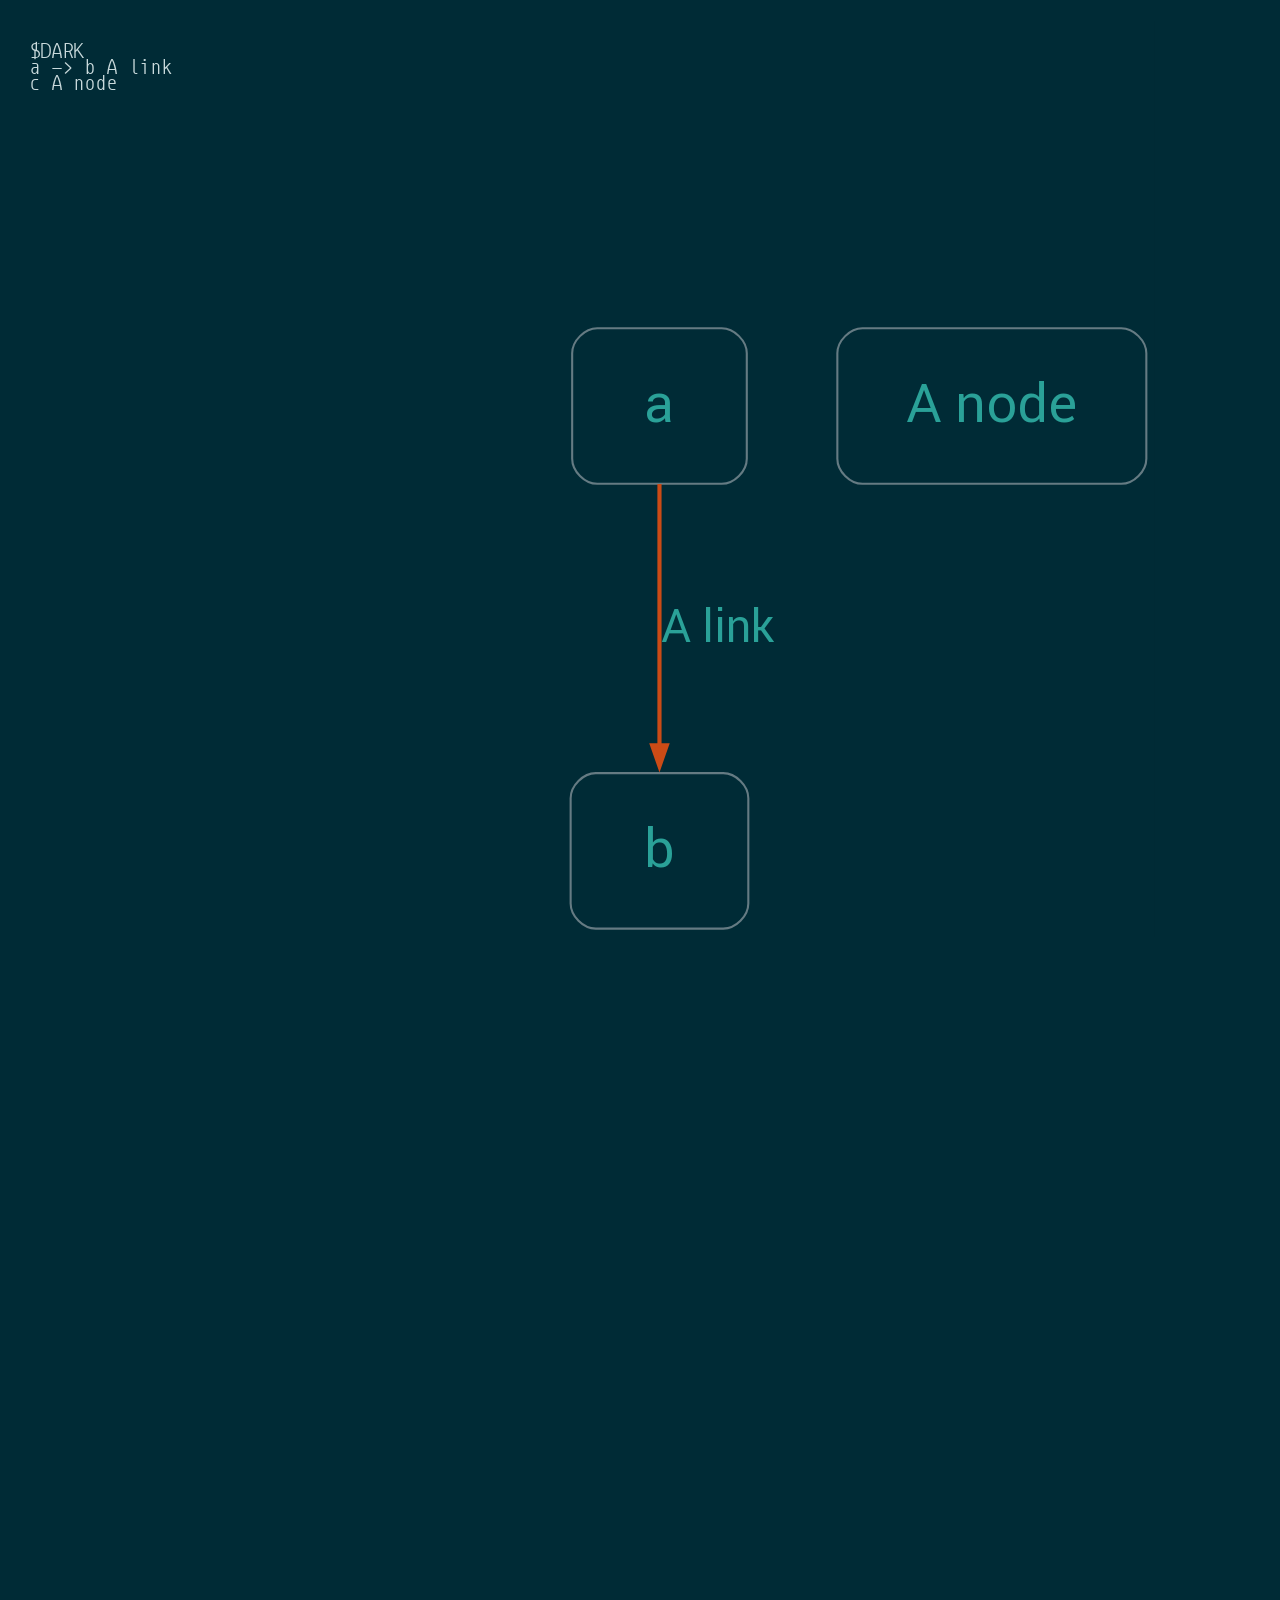
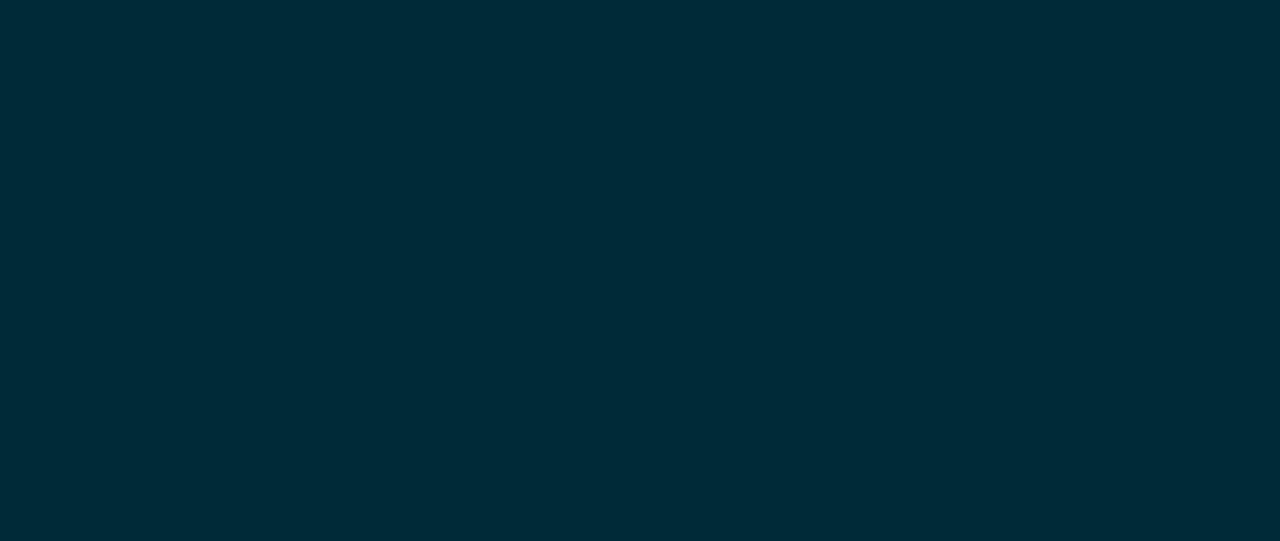
==== src/index.html @ cf276e67 "first commit" ====
<head>
  <meta
    name="viewport"
    content="width=device-width, initial-scale=1.0, maximum-scale=1.0, user-scalable=no"
  />
  <link rel="manifest" href="../manifest.json" />
  <link href="./style.css" rel="stylesheet" />
  <link href="../fonts/inter.css" rel="stylesheet" />
  <link href="../fonts/monoid.css" rel="stylesheet" />
  <link href="../fonts/roboto.css" rel="stylesheet" />
  <script src="../lib/svgpanzoom.js"></script>
  <script src="../lib/mark.js"></script>
</head>
<body>
  <div id="container"></div>
  <div id="modal"></div>
  <script type="module" src="./main.js"></script>
</body>
---- src/style.css ----
:root {
  --dark-background: #002b36;
  --slighty-lighter-dark-background: #204b56;
  --subtly-light-background: #deeef2;
  --subtly-dark-background: #1d1603;
  --light-background: #fdf6e3;
  --gray-text: #a9babc;
  --grey-text: #a9babc;
  --lighter-gray-text: #c9dadc;
  --lighter-grey-text: #c9dadc;
  --subtly-transparent: #a9babc77;
  --bright-orange: #c60;
  --solarized-pink: #d33682;
  --brown: #842;
  --less-bright-yellow: #aa6;
  --bright-yellow: #cc6;
  --bright-blue: #06c;
  --very-bright-red: #c00;
  --bright-red: #c00;
  --wired-code: #2aa198;
  --yellow: #b58900;
  --dark-orange: #a60;
  --dark-red: #800;
  --dark-green: #060;
  --green: #090;
}

body {
  background: var(--dark-background) !important;
  font-size: 16px;
  color: var(--lighter-gray-text) !important;
}

#container {
  display: flex; /* Enable flexbox layout */
  height: 100vh;
}

.item {
  width: 48% !important; /* Take up slightly less than half the width */
  margin: 1%; /* Add some margin between the divs */
}

#cmap {
  width: 35% !important;
}

/* Media query for screens wider than 1000px and landscape orientation */
@media (min-width: 1000px) {
  .container {
    flex-direction: row; /* Arrange items horizontally */
  }
  .item:not(:first-child) {
    /* Hide all but the first item */
    display: none;
  }
  .item:nth-child(-n + 2) {
    /* Show the first two divs */
    display: block;
  }
}

/* Default styles for other screen sizes or portrait orientation */
@media (max-width: 1000px) or (orientation: portrait) {
  .container {
    flex-direction: column; /* Arrange items vertically */
  }

  .item:not(:first-child) {
    /* Hide all but the first item */
    display: none;
  }
}

.source-code {
  white-space: pre-wrap;
  font-family: monoidregular;
  padding: 0.5em;
}

.item:focus {
  outline: none; /* Remove default outline */
  box-shadow: 0 0 3px #c60; /* Add a shadow */
}

#modal {
  position: fixed;
  font-family: "monoidregular";
  top: 75vh;
  left: 50%;
  transform: translateX(-50%);
  font-size: 30px;
  color: white;
  background-color: rgba(0, 0, 0, 0.7);
  padding: 10px 20px;
  border-radius: 5px;
  z-index: 1001;
  display: none;
}

.error {
  box-shadow: 0 0 5px red;
}
---- fonts/inter.css ----
@font-face {
  font-family: "Inter";
  src: url("./InterDisplay-Regular.woff2") format("woff2");
}
@font-face {
  font-family: "Inter";
  src: url("./InterDisplay-Bold.woff2") format("woff2");
  font-weight: bold;
  font-style: normal;
}
@font-face {
  font-family: "Inter";
  src: url("./InterDisplay-Italic.woff2") format("woff2");
  font-weight: normal;
  font-style: italic;
}
---- fonts/monoid.css ----
@font-face {
  font-family: "monoidregular";
  src: url("./monoid-regular.woff2") format("woff2");
}
@font-face {
  font-family: "monoidregular";
  src: url("./monoid-bold.woff2") format("woff2");
  font-weight: bold;
  font-style: normal;
}
@font-face {
  font-family: "monoidregular";
  src: url("./monoid-italic.woff2") format("woff2");
  font-weight: normal;
  font-style: italic;
}
---- fonts/roboto.css ----
@font-face {
  font-family: "roboto";
  src: url("./Roboto-Regular.woff") format("woff");
}
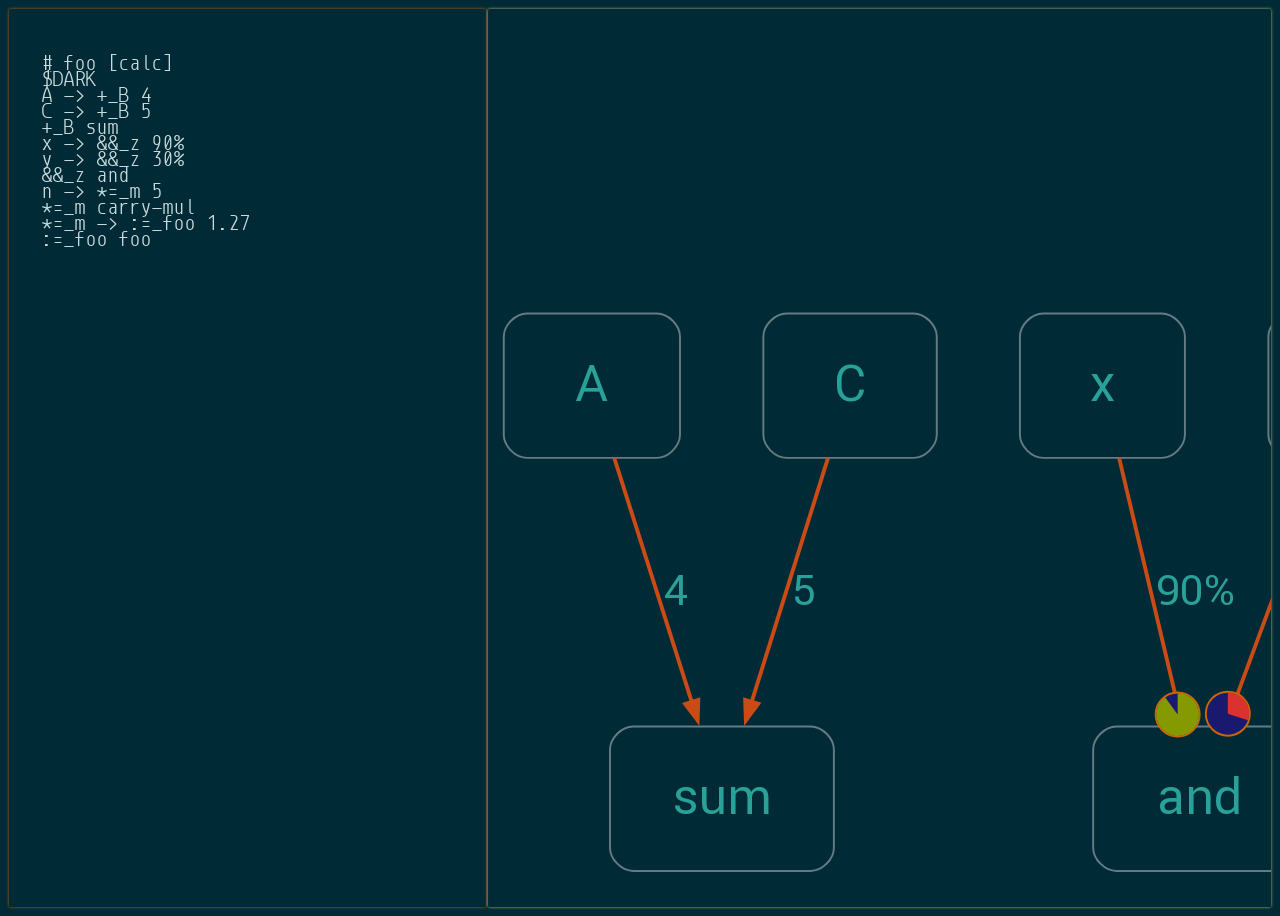
==== commit 037b388a: "Some improvements" ====
--- a/src/index.html
+++ b/src/index.html
@@ -3,13 +3,15 @@
     name="viewport"
     content="width=device-width, initial-scale=1.0, maximum-scale=1.0, user-scalable=no"
   />
-  <link rel="manifest" href="../manifest.json" />
+  <link rel="manifest" href="./manifest.json" />
+  <link rel="icon" type="image/png" href="../media/icon.png" />
   <link href="./style.css" rel="stylesheet" />
   <link href="../fonts/inter.css" rel="stylesheet" />
   <link href="../fonts/monoid.css" rel="stylesheet" />
   <link href="../fonts/roboto.css" rel="stylesheet" />
+  <script src="../lib/mark.js" charset="UTF-8"></script>
   <script src="../lib/svgpanzoom.js"></script>
-  <script src="../lib/mark.js"></script>
+  <script src="../lib/interact.min.js"></script>
 </head>
 <body>
   <div id="container"></div>
--- a/src/style.css
+++ b/src/style.css
@@ -25,10 +25,16 @@
   --green: #090;
 }
 
+html {
+  scrollbar-color: var(--bright-orange) var(--dark-background); /* Set scrollbar thumb and track color */
+  scrollbar-width: thin; /* Set scrollbar width */
+}
+
 body {
   background: var(--dark-background) !important;
   font-size: 16px;
   color: var(--lighter-gray-text) !important;
+  overflow-x: hidden;
 }
 
 #container {
@@ -36,13 +42,41 @@
   height: 100vh;
 }
 
+div {
+  border-radius: 0.1em;
+}
+
 .item {
-  width: 48% !important; /* Take up slightly less than half the width */
-  margin: 1%; /* Add some margin between the divs */
+  width: 49% !important; /* Take up slightly less than half the width */
+  margin: 0.1%; /* Add some margin between the divs */
 }
 
 #cmap {
   width: 35% !important;
+  box-shadow: 0 0 3px var(--bright-orange); /* Add a shadow */
+  padding: 2em;
+}
+
+#cmap:focus {
+  outline: none; /* Remove default outline */
+  box-shadow: 0 0 8px var(--bright-orange); /* Add a shadow */
+}
+
+#graphviz {
+  box-shadow: 0 0 3px var(--bright-yellow); /* Add a shadow */
+  padding: 0.5em;
+  width: 65% !important;
+  overflow: hidden;
+}
+
+#errors {
+  box-shadow: 0 0 3px var(--very-bright-red); /* Add a shadow */
+  width: 49% !important;
+}
+
+#source {
+  box-shadow: 0 0 3px var(--bright-blue); /* Add a shadow */
+  width: 49% !important;
 }
 
 /* Media query for screens wider than 1000px and landscape orientation */
@@ -78,11 +112,6 @@
   padding: 0.5em;
 }
 
-.item:focus {
-  outline: none; /* Remove default outline */
-  box-shadow: 0 0 3px #c60; /* Add a shadow */
-}
-
 #modal {
   position: fixed;
   font-family: "monoidregular";
@@ -99,5 +128,38 @@
 }
 
 .error {
-  box-shadow: 0 0 5px red;
+  border: 2px solid color-mix(in srgb, var(--bright-red) 80%, transparent);
+  box-shadow: 0 0 3px var(--bright-red) !important; /* Add a shadow */
 }
+
+.line-numbers {
+  display: flex;
+  flex-direction: column; /* Stack numbers vertically */
+  text-align: right; /* Align numbers to the right */
+  width: fit-content; /* Make div as narrow as possible */
+  min-width: 1em; /* Ensure space for 2-digit numbers with 0.5 font */
+  user-select: none;
+}
+
+.line-numbers > div {
+  /* Line numbers kind of fit well enough to find errors, only */
+  font-family: "monoidregular";
+  width: fit-content;
+  font-size: round(50%, 1px);
+  /* Strange magic to get these to fit. It seems min-height adds 1/2 of height only */
+  min-height: round(2em, 1px);
+  padding-top: round(1em, 1px);
+}
+
+.line-numbers > div:nth-child(odd) {
+  color: #aaa;
+}
+
+.line-numbers > div:nth-child(even) {
+  color: #777;
+}
+
+mark {
+  background: orange;
+  color: black;
+}
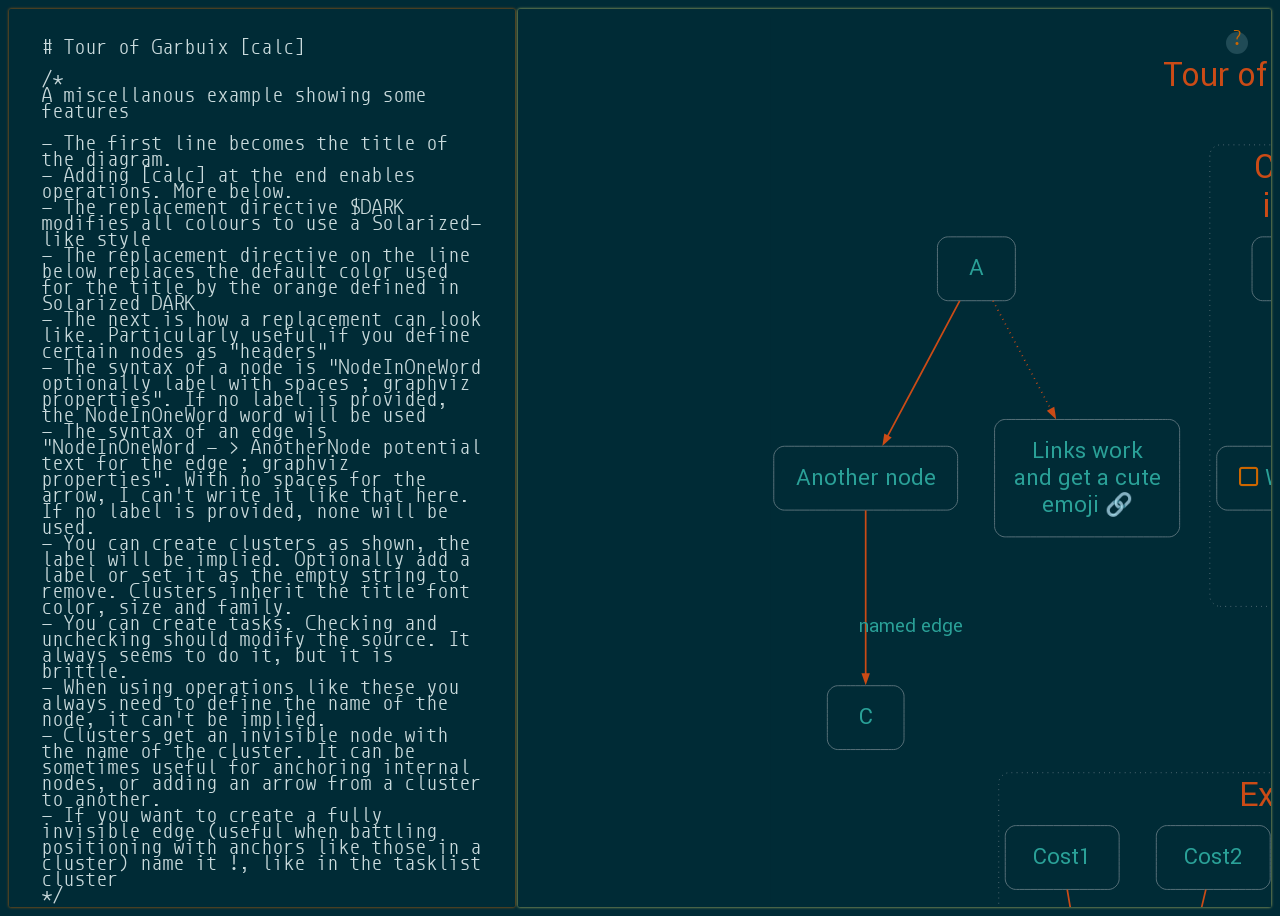
==== commit da2c5f63: "Cleanup, add back functionality, add a complete example, fix some issues" ====
--- a/src/index.html
+++ b/src/index.html
@@ -9,6 +9,8 @@
   <link href="../fonts/inter.css" rel="stylesheet" />
   <link href="../fonts/monoid.css" rel="stylesheet" />
   <link href="../fonts/roboto.css" rel="stylesheet" />
+  <link href="../fonts/regular.css" rel="stylesheet" />
+  <link href="../fonts/solid.css" rel="stylesheet" />
   <script src="../lib/mark.js" charset="UTF-8"></script>
   <script src="../lib/svgpanzoom.js"></script>
   <script src="../lib/interact.min.js"></script>
@@ -17,4 +19,72 @@
   <div id="container"></div>
   <div id="modal"></div>
   <script type="module" src="./main.js"></script>
+  <div id="help-button">?</div>
+  <div id="help-modal">
+    <h1>Garbuix</h1>
+    <blockquote>
+      From Catalan, tangle or mess.
+      <a href="https://github.com/rberenguel/garbuix">Github</a>
+    </blockquote>
+    <hr />
+    <p>
+      On the left hand side <code class="high">&#x261C;</code> you have a
+      resizable, editable text field where you can write a simplified form of
+      the <code>dot</code> language used by Graphviz, while on the right
+      <code class="high">&#x261E;</code> you will find the rendered Graphviz,
+      scrollable and zoomable. Not downloadable <i>yet</i> though.
+    </p>
+    <p>
+      If the border of the render turns
+      <span style="color: var(--bright-red)">red</span>, it means you have some
+      error: press <code>Cmd-G</code> to switch between the main view
+      (simplified and rendered) and a view with the generated dot and potential
+      errors. You can copy the generated dot and run graphviz locally to
+      generate SVGs, PNGs, etc.
+    </p>
+    <p>
+      There is still not a lot of documentation on the syntax, but you can find
+      some pointers here:
+    </p>
+    <ul>
+      <li>
+        The
+        <a
+          href="https://github.com/rberenguel/garbuix/tree/gh-pages/examples/main-example.cmap"
+          >main-example.cmap</a
+        >
+        file you get when you start
+      </li>
+      <li>
+        <a
+          target="_blank"
+          href="https://github.com/rberenguel/garbuix/blob/gh-pages/src/cmap.js#L27"
+          >Basic description I used as an initial spec</a
+        >
+      </li>
+      <li>
+        <a
+          target="_blank"
+          href="https://github.com/rberenguel/garbuix/tree/gh-pages/examples"
+          >Examples folder: open these and copy-paste on the left side panel to
+          see what can be done</a
+        >
+      </li>
+    </ul>
+    <p>
+      You can save your diagram (with a <code>cmap</code> extension, for
+      <i
+        ><a href="https://mostlymaths.net/2021/10/concept-maps.html/"
+          >concept map</a
+        ></i
+      >) with <code>Cmd-S</code>, and can load with <code>Cmd-O</code>. You can
+      also tell your operating system to open any <code>cmap</code> file with
+      Garbuix.
+    </p>
+    <hr />
+    <p style="font-size: 50%">
+      Ruben Berenguel, 2025 (see list of used libraries in
+      <a href="https://github.com/rberenguel/garbuix">Github</a>)
+    </p>
+  </div>
 </body>
--- a/src/style.css
+++ b/src/style.css
@@ -47,14 +47,14 @@
 }
 
 .item {
-  width: 49% !important; /* Take up slightly less than half the width */
   margin: 0.1%; /* Add some margin between the divs */
 }
 
 #cmap {
-  width: 35% !important;
+  width: 60%;
   box-shadow: 0 0 3px var(--bright-orange); /* Add a shadow */
   padding: 2em;
+  overflow: scroll;
 }
 
 #cmap:focus {
@@ -65,7 +65,7 @@
 #graphviz {
   box-shadow: 0 0 3px var(--bright-yellow); /* Add a shadow */
   padding: 0.5em;
-  width: 65% !important;
+  width: 100% !important;
   overflow: hidden;
 }
 
@@ -163,3 +163,74 @@
   background: orange;
   color: black;
 }
+
+svg .fawesome {
+  font-family: "Font Awesome 6 Free Regular";
+  font-weight: 100;
+  margin-right: 5px;
+  fill: #c60;
+  cursor: default;
+}
+
+svg a {
+  text-decoration: none;
+}
+
+.crossed {
+  text-decoration: line-through;
+  text-decoration-line: line-through;
+  text-decoration-thickness: 0.3em !important; /* does not seem to work in SVG */
+  fill: var(
+    --bright-orange
+  ); /* For some reason shows as black in app mode otherwise, Safari ignores it though */
+}
+
+#help-button {
+  font-family: monoidregular;
+  position: absolute;
+  color: var(--bright-orange);
+  background-color: var(--slighty-lighter-dark-background);
+  top: 2em;
+  right: 2em;
+  width: 1.4em;
+  height: 1.4em;
+  text-align: center;
+  border-radius: 100%;
+  cursor: pointer;
+  z-index: 1001;
+}
+
+a {
+  color: var(--bright-orange);
+}
+
+a:visited {
+  color: var(--dark-orange);
+}
+
+#help-modal {
+  position: fixed;
+  font-family: "Inter";
+  top: 5vh;
+  left: 50%;
+  transform: translateX(-50%);
+  font-size: 1.5em;
+  color: var(--grey-text);
+  background-color: var(--subtly-dark-background);
+  padding: 1em 1em;
+  border-radius: 5px;
+  z-index: 1001;
+  display: none;
+}
+
+code {
+  font-size: 90%;
+  line-height: 1rem;
+  font-family: monoidregular;
+  color: var(--bright-blue);
+}
+
+code.high {
+  line-height: 1rem;
+  font-size: 180%;
+}
--- a/fonts/regular.css
+++ b/fonts/regular.css
@@ -0,0 +1,25 @@
+/*!
+ * Font Awesome Free 6.5.2 by @fontawesome - https://fontawesome.com
+ * License - https://fontawesome.com/license/free (Icons: CC BY 4.0, Fonts: SIL OFL 1.1, Code: MIT License)
+ * Copyright 2024 Fonticons, Inc.
+ */
+:root,
+:host {
+  --fa-style-family-classic: "Font Awesome 6 Free";
+  --fa-font-regular: normal 400 1em/1 "Font Awesome 6 Free";
+}
+
+@font-face {
+  font-family: "Font Awesome 6 Free Regular";
+  font-style: normal;
+  font-weight: 400;
+  font-display: block;
+  src:
+    url("fa-regular-400.woff2") format("woff2"),
+    url("fa-regular-400.ttf") format("truetype");
+}
+
+.far,
+.fa-regular {
+  font-weight: 400;
+}
--- a/fonts/solid.css
+++ b/fonts/solid.css
@@ -0,0 +1,25 @@
+/*!
+ * Font Awesome Free 6.5.2 by @fontawesome - https://fontawesome.com
+ * License - https://fontawesome.com/license/free (Icons: CC BY 4.0, Fonts: SIL OFL 1.1, Code: MIT License)
+ * Copyright 2024 Fonticons, Inc.
+ */
+:root,
+:host {
+  --fa-style-family-classic: "Font Awesome 6 Free";
+  --fa-font-solid: normal 900 1em/1 "Font Awesome 6 Free";
+}
+
+@font-face {
+  font-family: "Font Awesome 6 Free Solid";
+  font-style: normal;
+  font-weight: 900;
+  font-display: block;
+  src:
+    url("./fa-solid-900.woff2") format("woff2"),
+    url("./fa-solid-900.ttf") format("truetype");
+}
+
+.fas,
+.fa-solid {
+  font-weight: 900;
+}
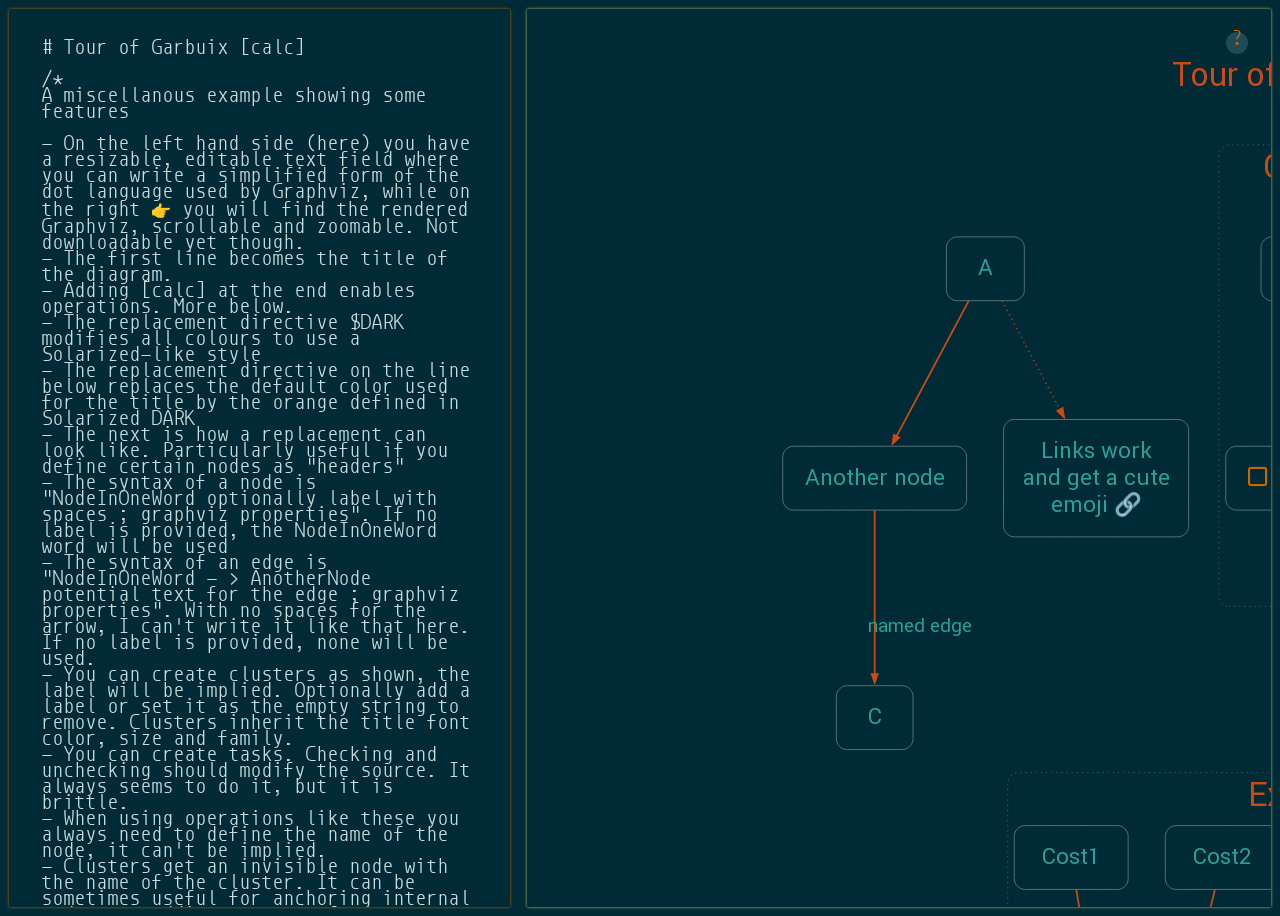
==== commit f1f67453: "Jazz hands" ====
--- a/src/index.html
+++ b/src/index.html
@@ -14,6 +14,7 @@
   <script src="../lib/mark.js" charset="UTF-8"></script>
   <script src="../lib/svgpanzoom.js"></script>
   <script src="../lib/interact.min.js"></script>
+  <script src="jazz/Tone.js"></script>
 </head>
 <body>
   <div id="container"></div>
@@ -79,7 +80,8 @@
         ></i
       >) with <code>Cmd-S</code>, and can load with <code>Cmd-O</code>. You can
       also tell your operating system to open any <code>cmap</code> file with
-      Garbuix.
+      Garbuix. You can recover the basic example with <code>Cmd-P</code> and choosing
+      the obvious option. The other one is for fun, turn on the volume and type.
     </p>
     <hr />
     <p style="font-size: 50%">
--- a/src/style.css
+++ b/src/style.css
@@ -55,6 +55,7 @@
   box-shadow: 0 0 3px var(--bright-orange); /* Add a shadow */
   padding: 2em;
   overflow: scroll;
+  margin-right: 1em;
 }
 
 #cmap:focus {
@@ -127,6 +128,10 @@
   display: none;
 }
 
+.modal-row {
+  cursor: pointer;
+}
+
 .error {
   border: 2px solid color-mix(in srgb, var(--bright-red) 80%, transparent);
   box-shadow: 0 0 3px var(--bright-red) !important; /* Add a shadow */
